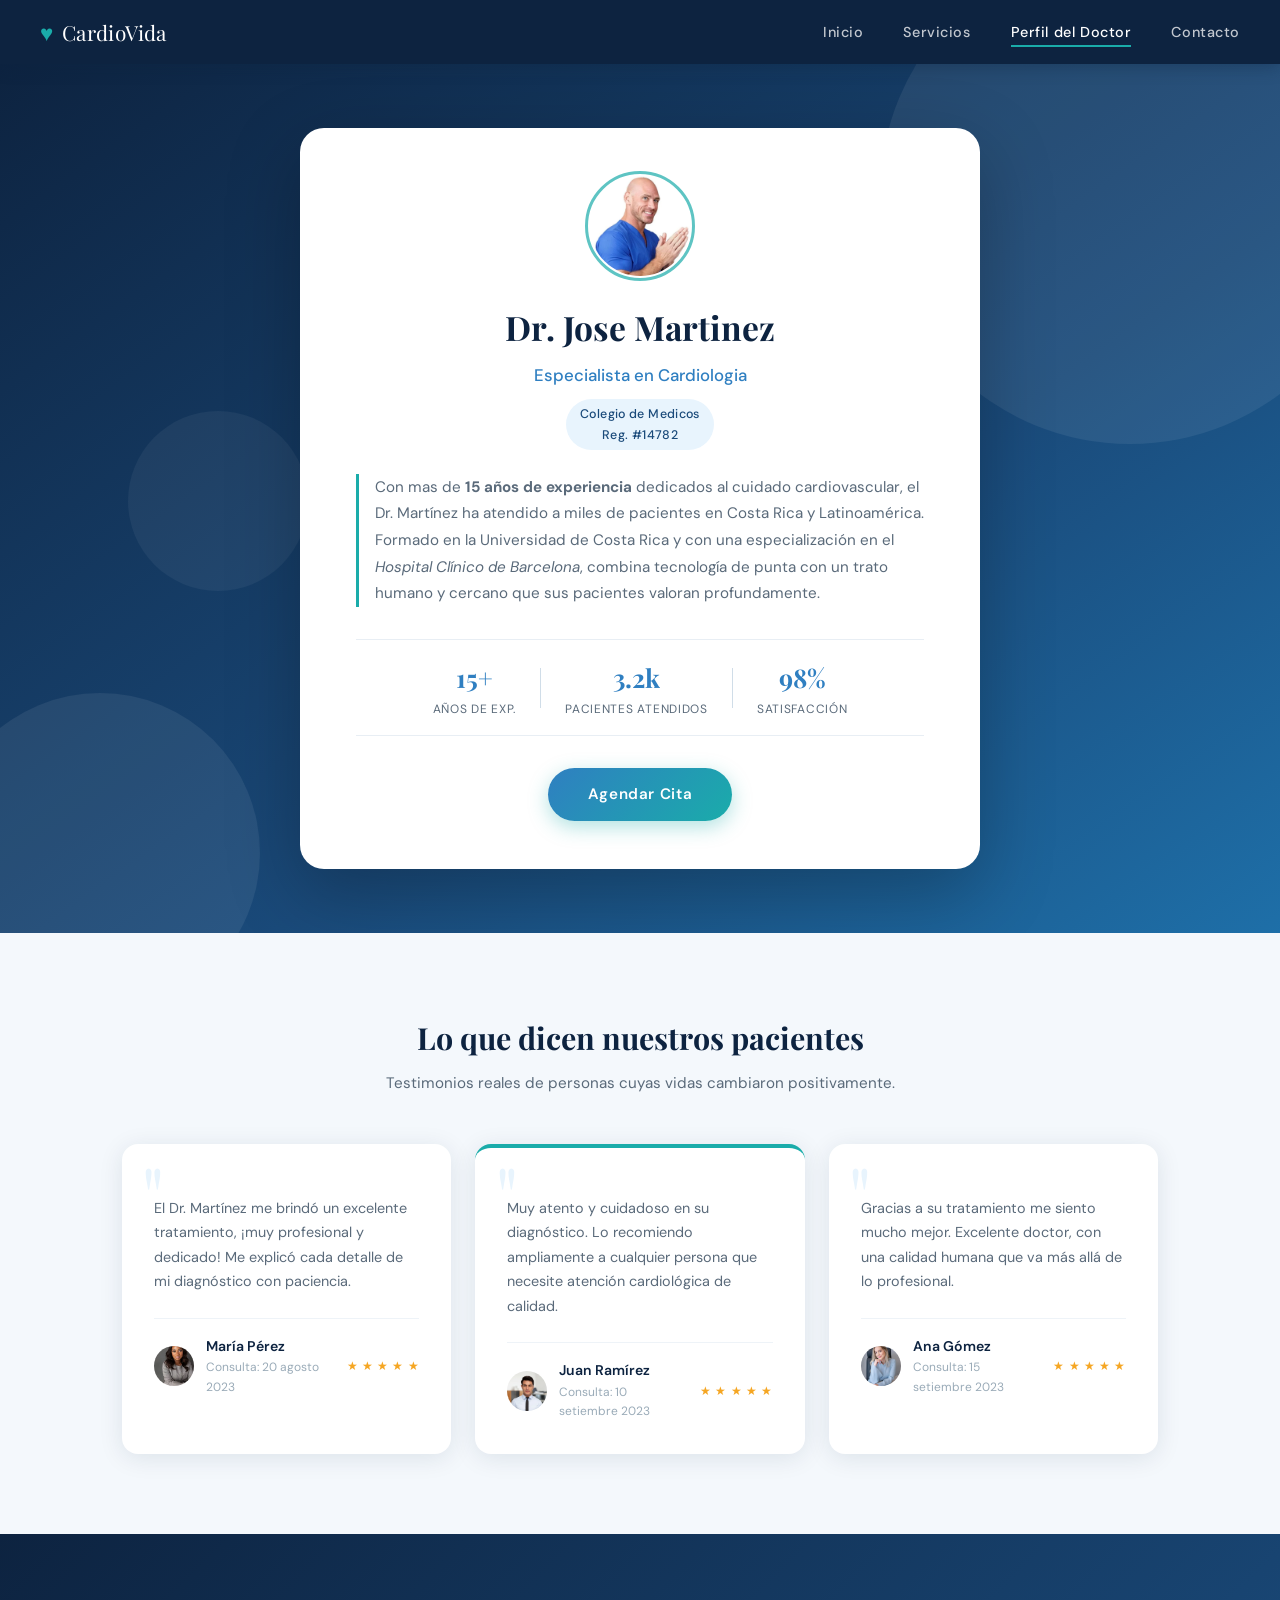
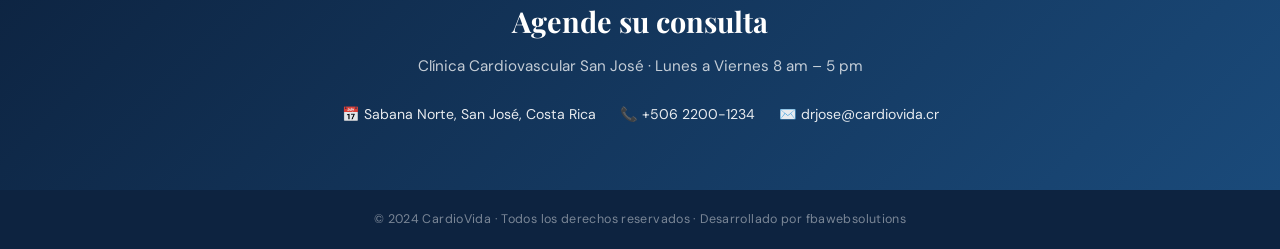
==== practica-programada-1/segunda-parte/PAGES/index.html @ 86a10160 "Add practica-programada-1 first and second parts Add completed files for practica-programada-1: a 'p" ====
﻿<!DOCTYPE html>
<html lang="es">
  <head>
    <meta charset="UTF-8" />
    <meta name="viewport" content="width=device-width, initial-scale=1.0" />
    <title>Dr. Jose Martinez Cardiologo</title>
    <link rel="preconnect" href="https://fonts.googleapis.com" />
    <link rel="preconnect" href="https://fonts.gstatic.com" crossorigin />
    <link href="https://fonts.googleapis.com/css2?family=Playfair+Display:wght@600;700&family=DM+Sans:wght@300;400;500&display=swap" rel="stylesheet" />
    <link rel="stylesheet" href="../CSS/index_style.css" />
  </head>
  <body>

    <!-- ======== NAVBAR ======== -->
    <nav class="navbar">
      <div class="nav-logo">
        <span class="logo-icon">&#9829;</span>
        <span class="logo-text">CardioVida</span>

      </div>

      <ul class="nav-links">
        <li><a href="#inicio">Inicio</a></li>
        <li><a href="#servicios">Servicios</a></li>
        <li><a href="#perfil" class="active">Perfil del Doctor</a></li>
        <li><a href="#contacto">Contacto</a></li>
      </ul>

    </nav>

    <!-- ======== HERO / PERFIL ======== -->
    <section class="hero" id="inicio">
      <div class="hero-bg-circles">
        <div class="circle c1"></div>
        <div class="circle c2"></div>
        <div class="circle c3"></div>
        
      </div>

      <div class="profile-card" id="perfil">
        <div class="profile-avatar">
          <div class="avatar-ring"></div>
          <img src="../IMG/img.webp" alt="Foto del Dr. Jose Martinez" />
        </div>

        <h1 class="doctor-name">Dr. Jose Martinez</h1>
        <p class="doctor-specialty">Especialista en Cardiologi­a</p>
        <div class="specialty-badge">
          <span> Colegio de Medicos 
            <br>
            Reg. #14782
          </span>
        </div>

        <p id="doctor-bio">
          Con mas de <strong>15 años de experiencia</strong> dedicados al cuidado cardiovascular,
          el Dr. Martínez ha atendido a miles de pacientes en Costa Rica y Latinoamérica.
          Formado en la Universidad de Costa Rica y con una especialización en el
          <em>Hospital Clínico de Barcelona</em>, combina tecnología de punta con un
          trato humano y cercano que sus pacientes valoran profundamente.
        </p>

        <div class="stats-row">
          <div class="stat">
            <span class="stat-number">15+</span>
            <span class="stat-label">Años de exp.</span>
          </div>
          <div class="stat-divider"></div>
          <div class="stat">
            <span class="stat-number">3.2k</span>
            <span class="stat-label">Pacientes atendidos</span>
          </div>
          <div class="stat-divider"></div>
          <div class="stat">
            <span class="stat-number">98%</span>
            <span class="stat-label">Satisfacción</span>
          </div>
        </div>

        <a href="#contacto" class="btn-cita">Agendar Cita</a>
      </div>
    </section>

    <!-- ======== COMENTARIOS ======== -->
    <section class="reviews-section" id="servicios">
      <div class="reviews-header">
        <h2>Lo que dicen nuestros pacientes</h2>
        <p>Testimonios reales de personas cuyas vidas cambiaron positivamente.</p>
      </div>

      <div class="reviews-grid">

        <article class="review-card">
          <div class="review-quote">"</div>
          <p class="review-text">El Dr. Martínez me brindó un excelente tratamiento, ¡muy profesional y dedicado! Me explicó cada detalle de mi diagnóstico con paciencia.</p>
          <div class="review-footer">
            <img class="reviewer-avatar" src="../IMG/client1.webp" alt="María Pérez">
            <div class="reviewer-info">
              <span class="reviewer-name">María Pérez</span>
              <span class="review-date">Consulta: 20 agosto 2023</span>
            </div>
            <div class="stars">★ ★ ★ ★ ★</div>
          </div>
        </article>

        <article class="review-card featured">
          <div class="review-quote">"</div>
          <p class="review-text">Muy atento y cuidadoso en su diagnóstico. Lo recomiendo ampliamente a cualquier persona que necesite atención cardiológica de calidad.</p>
          <div class="review-footer">
            <img class="reviewer-avatar" src="../IMG/client3.webp" alt="Juan Ramírez">
            <div class="reviewer-info">
              <span class="reviewer-name">Juan Ramírez</span>
              <span class="review-date">Consulta: 10 setiembre 2023</span>
            </div>
            <div class="stars">★ ★ ★ ★ ★</div>
          </div>
        </article>

        <article class="review-card">
          <div class="review-quote">"</div>
          <p class="review-text">Gracias a su tratamiento me siento mucho mejor. Excelente doctor, con una calidad humana que va más allá de lo profesional.</p>
          <div class="review-footer">
            <img class="reviewer-avatar" src="../IMG/client2.webp" alt="Ana Gómez">
            <div class="reviewer-info">
              <span class="reviewer-name">Ana Gómez</span>
              <span class="review-date">Consulta: 15 setiembre 2023</span>
            </div>
            <div class="stars">★ ★ ★ ★ ★</div>
          </div>
        </article>

      </div>
    </section>

    <!-- ======== CONTACTO ======== -->
    <section class="contact-section" id="contacto">
      <h2>Agende su consulta</h2>
      <p>Clínica Cardiovascular San José · Lunes a Viernes 8 am – 5 pm</p>
      <div class="contact-details">
        <span>📅 Sabana Norte, San José, Costa Rica</span>
        <span>📞 +506 2200-1234</span>
        <span>✉️ drjose@cardiovida.cr</span>
      </div>
    </section>

    <footer class="footer">
      <p>© 2024 CardioVida · Todos los derechos reservados · Desarrollado por fbawebsolutions</p>
    </footer>

  </body>
</html>
---- practica-programada-1/segunda-parte/CSS/index_style.css ----
/* =============================================
   VARIABLES & RESET
   ============================================= */
:root {
  --navy:       #0d2340;
  --blue-mid:   #1a4a7a;
  --blue-light: #2f7fc1;
  --teal:       #1aacaa;
  --accent:     #e8f4fd;
  --white:      #ffffff;
  --gray-soft:  #f4f8fc;
  --gray-text:  #5a6a7a;
  --card-shadow: 0 4px 24px rgba(13, 35, 64, 0.10);
  --card-hover:  0 12px 40px rgba(13, 35, 64, 0.18);
  --radius:     16px;
  --transition: 0.28s cubic-bezier(0.4, 0, 0.2, 1);
}

*, *::before, *::after {
  box-sizing: border-box;
  margin: 0;
  padding: 0;
}

html { scroll-behavior: smooth; }

body {
  font-family: 'DM Sans', sans-serif;
  background-color: var(--gray-soft);
  color: var(--navy);
  line-height: 1.65;
}

/* =============================================
   NAVBAR
   ============================================= */
.navbar {
  display: flex;
  align-items: center;
  justify-content: space-between;
  background-color: var(--navy);
  padding: 0 2.5rem;
  height: 64px;
  position: sticky;
  top: 0;
  z-index: 100;
  box-shadow: 0 2px 16px rgba(13, 35, 64, 0.4);
}

.nav-logo {
  display: flex;
  align-items: center;
  gap: 0.5rem;
  color: var(--white);
  font-family: 'Playfair Display', serif;
  font-size: 1.3rem;
  letter-spacing: 0.02em;
  text-decoration: none;
}

.logo-icon {
  color: var(--teal);
  font-size: 1.4rem;
}

.nav-links {
  display: flex;
  list-style: none;
  gap: 2.5rem;
}

.nav-links a {
  color: rgba(255, 255, 255, 0.75);
  text-decoration: none;
  font-size: 0.9rem;
  font-weight: 500;
  letter-spacing: 0.04em;
  padding: 0.25rem 0;
  border-bottom: 2px solid transparent;
  transition: color var(--transition), border-color var(--transition);
}

.nav-links a:hover,
.nav-links a.active {
  color: var(--white);
  border-bottom-color: var(--teal);
}

/* =============================================
   HERO / PERFIL
   ============================================= */
.hero {
  position: relative;
  min-height: 86vh;
  display: flex;
  align-items: center;
  justify-content: center;
  padding: 4rem 1.5rem;
  overflow: hidden;
  background: linear-gradient(145deg, var(--navy) 0%, var(--blue-mid) 60%, #1e6fa8 100%);
}

/* Decorative background circles */
.hero-bg-circles { position: absolute; inset: 0; pointer-events: none; }

.circle {
  position: absolute;
  border-radius: 50%;
  opacity: 0.07;
  background: var(--white);
}

.c1 { width: 500px; height: 500px; top: -120px; right: -100px; }
.c2 { width: 320px; height: 320px; bottom: -80px; left: -60px; }
.c3 { width: 180px; height: 180px; top: 40%; left: 10%; opacity: 0.05; }

/* Profile card */
.profile-card {
  background: var(--white);
  border-radius: 24px;
  padding: 3rem 3.5rem;
  max-width: 680px;
  width: 100%;
  text-align: center;
  box-shadow: 0 24px 72px rgba(0, 0, 0, 0.25);
  position: relative;
  z-index: 1;
  animation: slideUp 0.6s ease both;
}

@keyframes slideUp {
  from { opacity: 0; transform: translateY(30px); }
  to   { opacity: 1; transform: translateY(0); }
}

/* Avatar */
.profile-avatar {
  position: relative;
  width: 100px;
  height: 100px;
  margin: 0 auto 1.5rem;
}

.avatar-ring {
  position: absolute;
  inset: -5px;
  border-radius: 50%;
  border: 3px solid var(--teal);
  opacity: 0.7;
}

.profile-avatar img {
  width: 100%;
  height: 100%;
  border-radius: 50%;
  object-fit: cover;
  display: block;
  position: relative;
  z-index: 1;
}

.avatar-initials {
  width: 100%;
  height: 100%;
  border-radius: 50%;
  background: linear-gradient(135deg, var(--blue-mid), var(--teal));
  display: flex;
  align-items: center;
  justify-content: center;
  color: var(--white);
  font-family: 'Playfair Display', serif;
  font-size: 2rem;
  font-weight: 700;
  letter-spacing: 0.05em;
}

/* Name & specialty */
.doctor-name {
  font-family: 'Playfair Display', serif;
  font-size: 2.1rem;
  color: var(--navy);
  margin-bottom: 0.4rem;
}

.doctor-specialty {
  font-size: 1.05rem;
  color: var(--blue-light);
  font-weight: 500;
  margin-bottom: 0.6rem;
}

.specialty-badge {
  display: inline-block;
  background: var(--accent);
  color: var(--blue-mid);
  font-size: 0.78rem;
  font-weight: 500;
  padding: 0.3rem 0.9rem;
  border-radius: 50px;
  margin-bottom: 1.5rem;
  letter-spacing: 0.03em;
}

/* Bio – id selector */
#doctor-bio {
  color: var(--gray-text);
  font-size: 0.95rem;
  line-height: 1.75;
  margin-bottom: 2rem;
  text-align: left;
  border-left: 3px solid var(--teal);
  padding-left: 1rem;
}

/* Stats row */
.stats-row {
  display: flex;
  justify-content: center;
  align-items: center;
  gap: 1.5rem;
  margin-bottom: 2rem;
  padding: 1rem 0;
  border-top: 1px solid #e8eef4;
  border-bottom: 1px solid #e8eef4;
}

.stat { text-align: center; }

.stat-number {
  display: block;
  font-family: 'Playfair Display', serif;
  font-size: 1.6rem;
  color: var(--blue-light);
  font-weight: 700;
}

.stat-label {
  display: block;
  font-size: 0.75rem;
  color: var(--gray-text);
  margin-top: 0.1rem;
  text-transform: uppercase;
  letter-spacing: 0.06em;
}

.stat-divider {
  width: 1px;
  height: 40px;
  background-color: #d0dde8;
}

/* CTA button */
.btn-cita {
  display: inline-block;
  background: linear-gradient(135deg, var(--blue-light), var(--teal));
  color: var(--white);
  padding: 0.85rem 2.5rem;
  border-radius: 50px;
  text-decoration: none;
  font-weight: 600;
  font-size: 0.95rem;
  letter-spacing: 0.04em;
  transition: transform var(--transition), box-shadow var(--transition), filter var(--transition);
  box-shadow: 0 6px 20px rgba(31, 172, 170, 0.35);
}

.btn-cita:hover {
  transform: translateY(-3px) scale(1.03);
  box-shadow: 0 12px 28px rgba(31, 172, 170, 0.45);
  filter: brightness(1.08);
}

/* =============================================
   REVIEWS SECTION
   ============================================= */
.reviews-section {
  padding: 5rem 2rem;
  max-width: 1100px;
  margin: 0 auto;
}

.reviews-header {
  text-align: center;
  margin-bottom: 3rem;
}

.reviews-header h2 {
  font-family: 'Playfair Display', serif;
  font-size: 1.9rem;
  color: var(--navy);
  margin-bottom: 0.5rem;
}

.reviews-header p {
  color: var(--gray-text);
  font-size: 0.95rem;
}

/* Cards grid – Flexbox */
.reviews-grid {
  display: flex;
  flex-wrap: wrap;
  gap: 1.5rem;
  justify-content: center;
}

.review-card {
  background: var(--white);
  border-radius: var(--radius);
  padding: 2rem;
  flex: 1 1 280px;
  max-width: 340px;
  box-shadow: var(--card-shadow);
  position: relative;
  overflow: hidden;
  transition: transform var(--transition), box-shadow var(--transition);
  border-top: 4px solid transparent;
}

.review-card:hover {
  transform: translateY(-6px);
  box-shadow: var(--card-hover);
}

.review-card.featured {
  border-top-color: var(--teal);
}

.review-quote {
  font-family: 'Playfair Display', serif;
  font-size: 5rem;
  line-height: 1;
  color: var(--accent);
  position: absolute;
  top: 0.4rem;
  left: 1.2rem;
  pointer-events: none;
  user-select: none;
}

.review-text {
  color: var(--gray-text);
  font-size: 0.9rem;
  line-height: 1.7;
  margin-bottom: 1.5rem;
  position: relative;
  z-index: 1;
  padding-top: 1rem;
}

/* Card footer: flex row */
.review-footer {
  display: flex;
  align-items: center;
  gap: 0.75rem;
  border-top: 1px solid #eef3f8;
  padding-top: 1rem;
}

.reviewer-avatar {
  width: 40px;
  height: 40px;
  min-width: 40px;
  border-radius: 50%;
  background: linear-gradient(135deg, var(--blue-mid), var(--blue-light));
  color: var(--white);
  display: flex;
  align-items: center;
  justify-content: center;
  font-size: 0.8rem;
  font-weight: 700;
  object-fit: cover;
}

.reviewer-info {
  display: flex;
  flex-direction: column;
  flex: 1;
}

.reviewer-name {
  font-weight: 600;
  font-size: 0.88rem;
  color: var(--navy);
}

.review-date {
  font-size: 0.75rem;
  color: #9aabb8;
}

.stars {
  color: #f5a623;
  font-size: 0.78rem;
  letter-spacing: 0.05em;
}

/* =============================================
   CONTACT SECTION
   ============================================= */
.contact-section {
  background: linear-gradient(135deg, var(--navy) 0%, var(--blue-mid) 100%);
  color: var(--white);
  text-align: center;
  padding: 4rem 2rem;
}

.contact-section h2 {
  font-family: 'Playfair Display', serif;
  font-size: 1.8rem;
  margin-bottom: 0.5rem;
}

.contact-section > p {
  opacity: 0.75;
  margin-bottom: 1.5rem;
  font-size: 0.95rem;
}

.contact-details {
  display: flex;
  flex-wrap: wrap;
  justify-content: center;
  gap: 1.5rem;
  font-size: 0.88rem;
  opacity: 0.9;
}

/* =============================================
   FOOTER
   ============================================= */
.footer {
  background: var(--navy);
  color: rgba(255, 255, 255, 0.45);
  text-align: center;
  padding: 1.2rem;
  font-size: 0.78rem;
  letter-spacing: 0.03em;
}

/* =============================================
   RESPONSIVE
   ============================================= */
@media (max-width: 768px) {
  .navbar {
    flex-direction: column;
    height: auto;
    padding: 1rem 1.5rem;
    gap: 0.75rem;
  }

  .nav-links { gap: 1.2rem; flex-wrap: wrap; justify-content: center; }

  .profile-card { padding: 2rem 1.5rem; }

  .doctor-name { font-size: 1.7rem; }

  .stats-row { gap: 1rem; }

  .reviews-grid { flex-direction: column; align-items: center; }

  .review-card { max-width: 100%; }
}
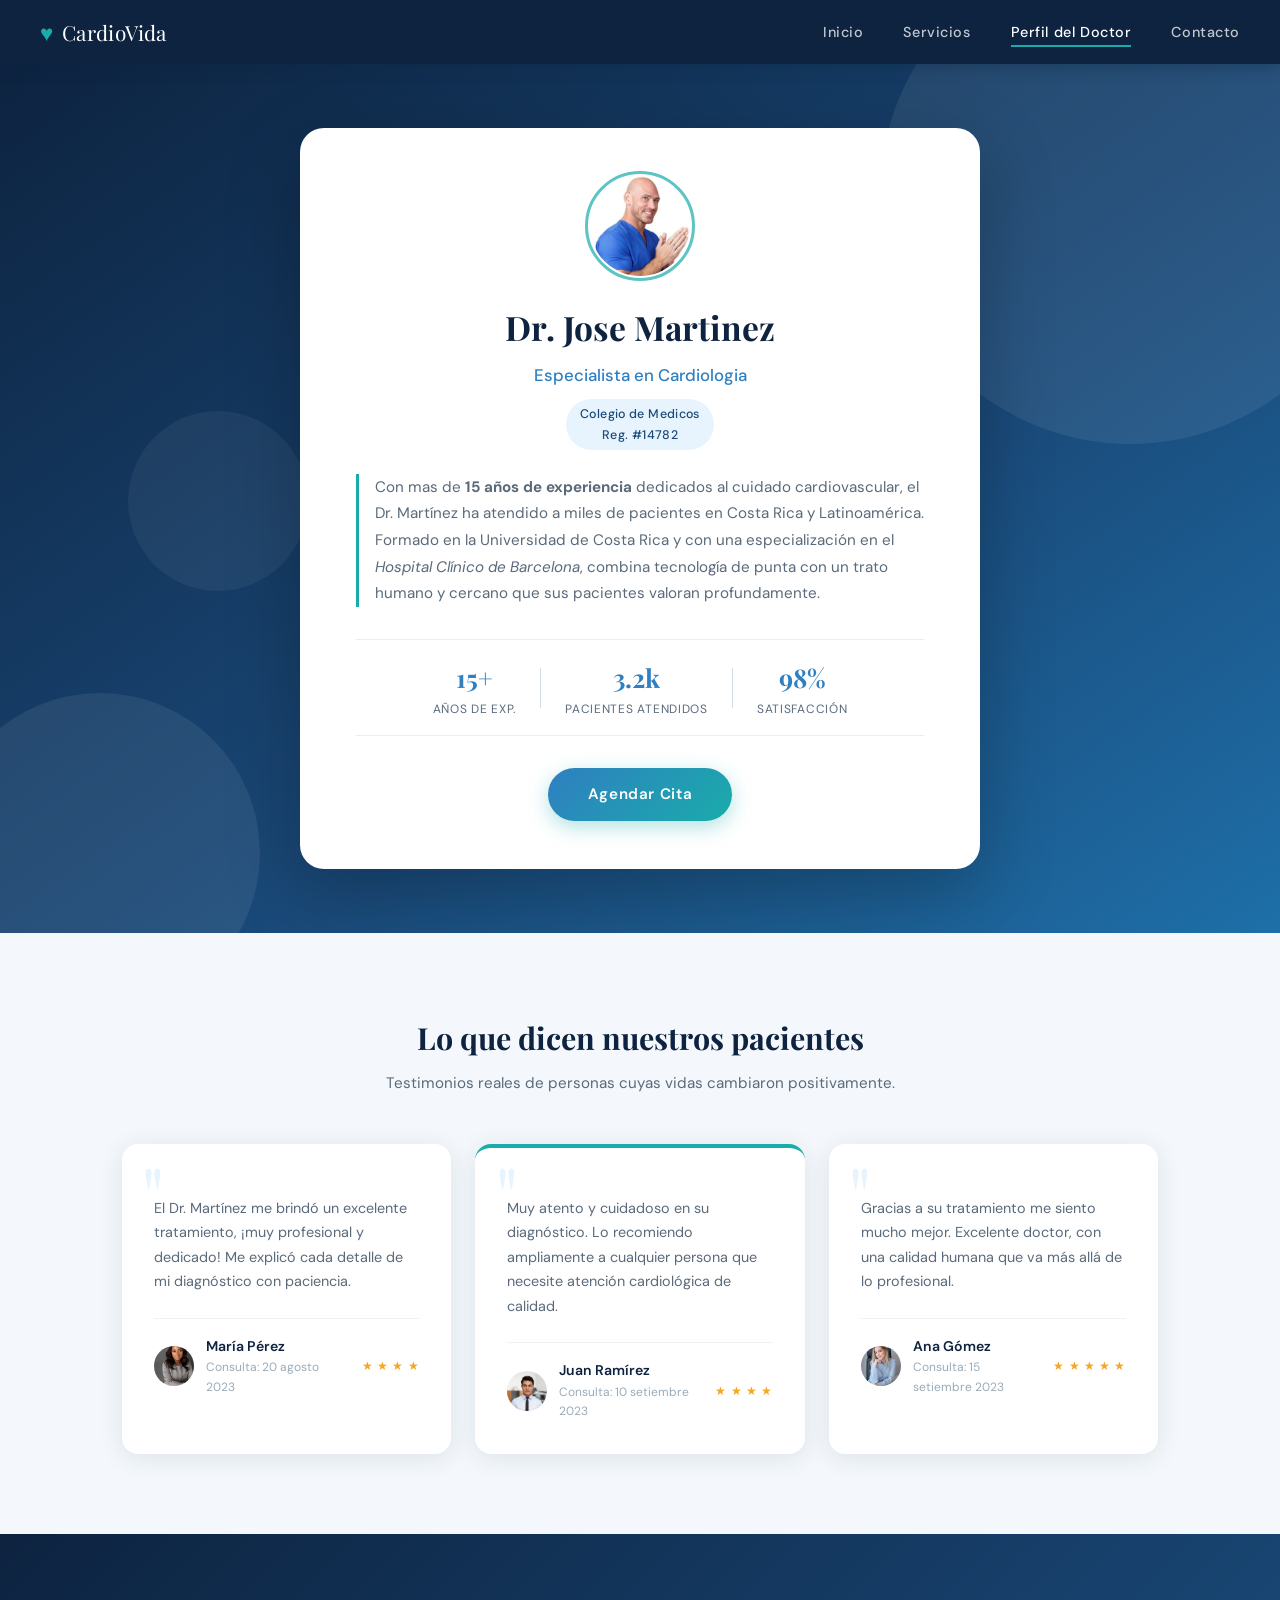
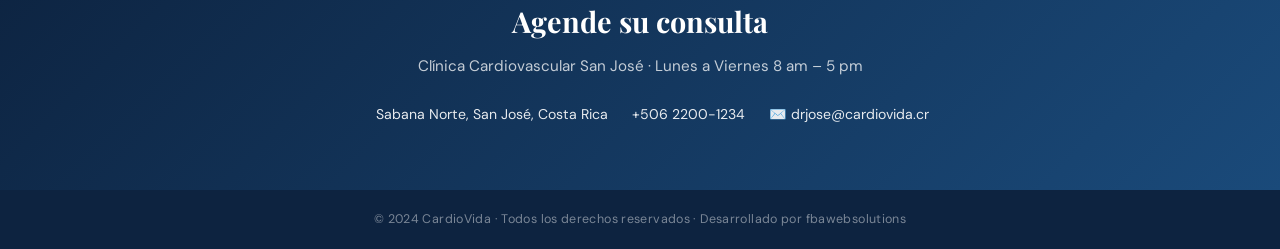
==== commit fa8f7996: "changes for gramatical errors, update of the readme.md file" ====
--- a/practica-programada-1/segunda-parte/PAGES/index.html
+++ b/practica-programada-1/segunda-parte/PAGES/index.html
@@ -99,7 +99,7 @@
               <span class="reviewer-name">María Pérez</span>
               <span class="review-date">Consulta: 20 agosto 2023</span>
             </div>
-            <div class="stars">★ ★ ★ ★ ★</div>
+            <div class="stars">★ ★ ★ ★</div>
           </div>
         </article>
 
@@ -112,7 +112,7 @@
               <span class="reviewer-name">Juan Ramírez</span>
               <span class="review-date">Consulta: 10 setiembre 2023</span>
             </div>
-            <div class="stars">★ ★ ★ ★ ★</div>
+            <div class="stars">★ ★ ★ ★</div>
           </div>
         </article>
 
@@ -137,8 +137,8 @@
       <h2>Agende su consulta</h2>
       <p>Clínica Cardiovascular San José · Lunes a Viernes 8 am – 5 pm</p>
       <div class="contact-details">
-        <span>📅 Sabana Norte, San José, Costa Rica</span>
-        <span>📞 +506 2200-1234</span>
+        <span></span> Sabana Norte, San José, Costa Rica</span>
+        <span> +506 2200-1234</span>
         <span>✉️ drjose@cardiovida.cr</span>
       </div>
     </section>
